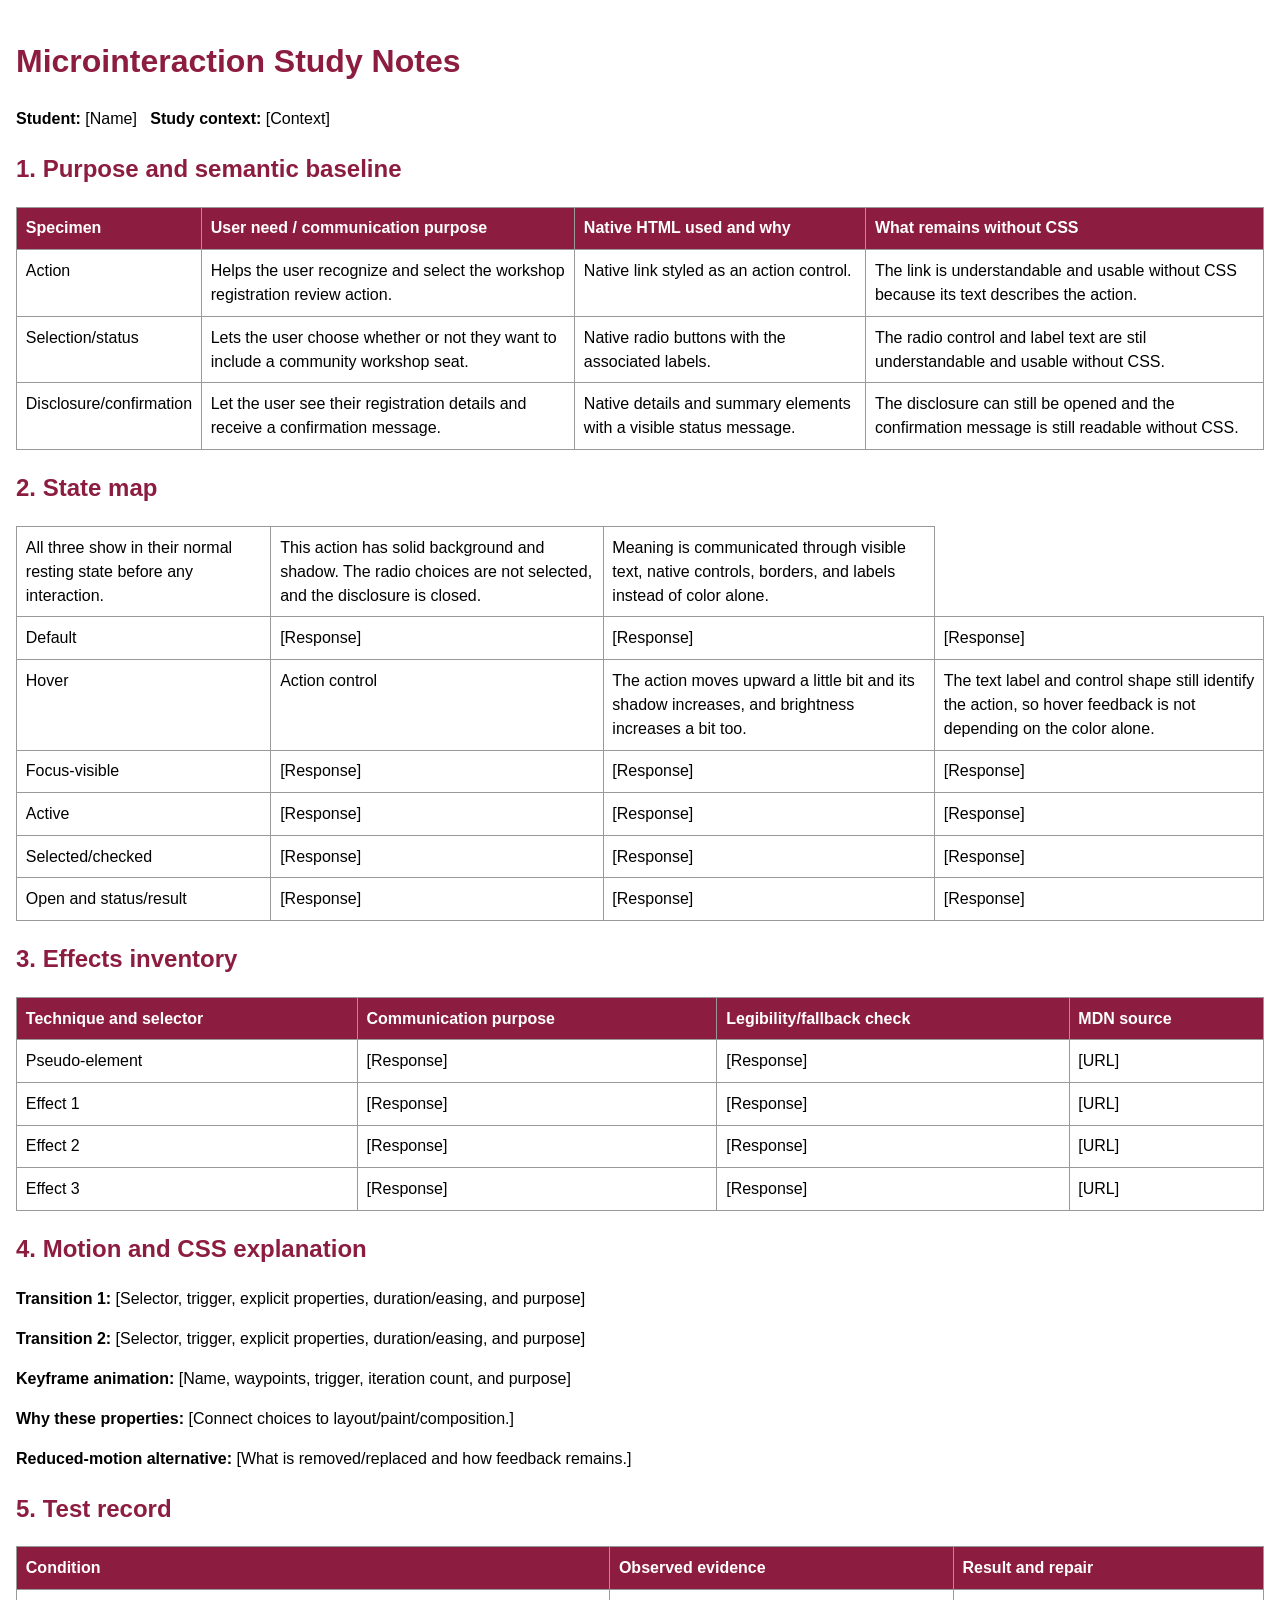
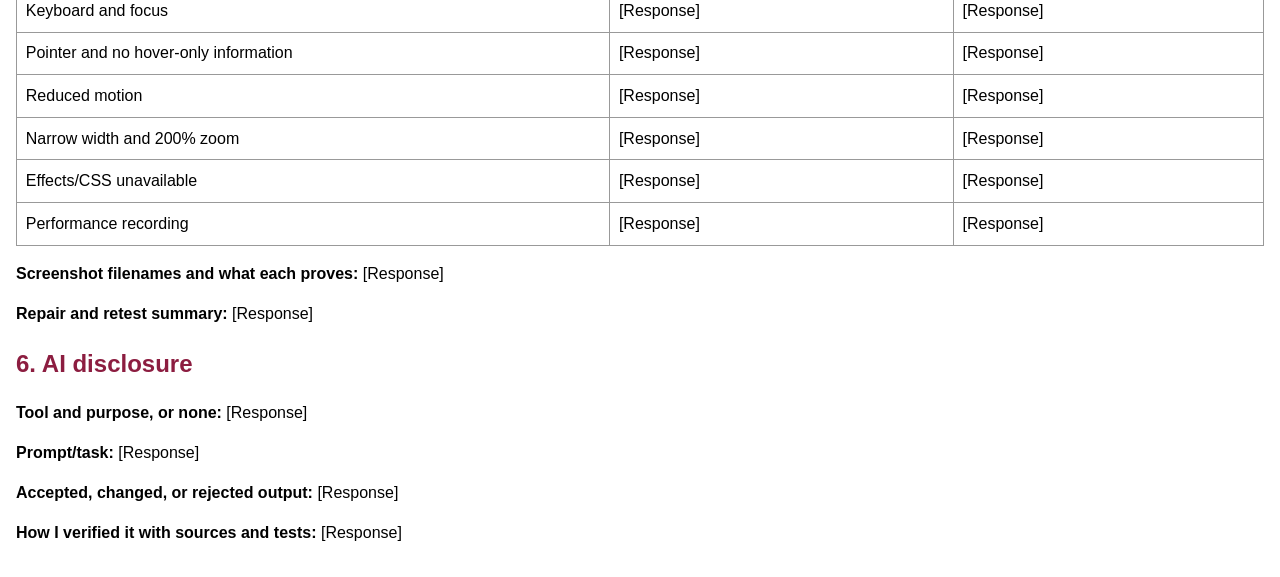
==== study-notes.html @ 06412693 "Document purpose and initial state map" ====
<!DOCTYPE html>
<html lang="en">

<head>
    <meta charset="utf-8">
    <title>Microinteraction Study Notes</title>
    <style>
        body {
            max-width: 78rem;
            margin: auto;
            padding: 1rem;
            font: 1rem/1.5 Arial, sans-serif;
        }

        h1,
        h2 {
            color: #8c1d40;
        }

        table {
            width: 100%;
            border-collapse: collapse;
        }

        th,
        td {
            border: 1px solid #999;
            padding: .55rem;
            text-align: left;
            vertical-align: top;
        }

        th {
            background: #8c1d40;
            color: #fff;
        }
    </style>
</head>

<body>
    <h1>Microinteraction Study Notes</h1>
    <p><strong>Student:</strong> [Name] &nbsp; <strong>Study context:</strong> [Context]</p>
    <h2>1. Purpose and semantic baseline</h2>
    <table>
        <tr>
            <th>Specimen</th>
            <th>User need / communication purpose</th>
            <th>Native HTML used and why</th>
            <th>What remains without CSS</th>
        </tr>
        <tr>
            <td>Action</td>
            <td>Helps the user recognize and select the workshop registration review action.</td>
            <td>Native link styled as an action control.</td>
            <td>The link is understandable and usable without CSS because its text describes the action.
            </td>
        </tr>
        <tr>
            <td>Selection/status</td>
            <td>Lets the user choose whether or not they want to include a community workshop seat.</td>
            <td>Native radio buttons with the associated labels.</td>
            <td>The radio control and label text are stil understandable and usable without CSS.</td>
        </tr>
        <tr>
            <td>Disclosure/confirmation</td>
            <td>Let the user see their registration details and receive a confirmation message.</td>
            <td>Native details and summary elements with a visible status message.</td>
            <td>The disclosure can still be opened and the confirmation message is still readable without CSS.</td>
        </tr>
    </table>
    <h2>2. State map</h2>
    <table>
        <tr>
            <td>All three show in their normal resting state before any interaction.</td>
            <td>This action has solid background and shadow. The radio choices are not selected, and the disclosure is
                closed.</td>
            <td>Meaning is communicated through visible text, native controls, borders, and labels instead of color
                alone.</td>
        </tr>
        <tr>
            <td>Default</td>
            <td>[Response]</td>
            <td>[Response]</td>
            <td>[Response]</td>
        </tr>
        <tr>
            <td>Hover</td>
            <td>Action control</td>
            <td>The action moves upward a little bit and its shadow increases, and brightness increases a bit too.</td>
            <td>The text label and control shape still identify the action, so hover feedback is not depending on the color
                alone.</td>
        </tr>
        <tr>
            <td>Focus-visible</td>
            <td>[Response]</td>
            <td>[Response]</td>
            <td>[Response]</td>
        </tr>
        <tr>
            <td>Active</td>
            <td>[Response]</td>
            <td>[Response]</td>
            <td>[Response]</td>
        </tr>
        <tr>
            <td>Selected/checked</td>
            <td>[Response]</td>
            <td>[Response]</td>
            <td>[Response]</td>
        </tr>
        <tr>
            <td>Open and status/result</td>
            <td>[Response]</td>
            <td>[Response]</td>
            <td>[Response]</td>
        </tr>
    </table>
    <h2>3. Effects inventory</h2>
    <table>
        <tr>
            <th>Technique and selector</th>
            <th>Communication purpose</th>
            <th>Legibility/fallback check</th>
            <th>MDN source</th>
        </tr>
        <tr>
            <td>Pseudo-element</td>
            <td>[Response]</td>
            <td>[Response]</td>
            <td>[URL]</td>
        </tr>
        <tr>
            <td>Effect 1</td>
            <td>[Response]</td>
            <td>[Response]</td>
            <td>[URL]</td>
        </tr>
        <tr>
            <td>Effect 2</td>
            <td>[Response]</td>
            <td>[Response]</td>
            <td>[URL]</td>
        </tr>
        <tr>
            <td>Effect 3</td>
            <td>[Response]</td>
            <td>[Response]</td>
            <td>[URL]</td>
        </tr>
    </table>
    <h2>4. Motion and CSS explanation</h2>
    <p><strong>Transition 1:</strong> [Selector, trigger, explicit properties, duration/easing, and purpose]</p>
    <p><strong>Transition 2:</strong> [Selector, trigger, explicit properties, duration/easing, and purpose]</p>
    <p><strong>Keyframe animation:</strong> [Name, waypoints, trigger, iteration count, and purpose]</p>
    <p><strong>Why these properties:</strong> [Connect choices to layout/paint/composition.]</p>
    <p><strong>Reduced-motion alternative:</strong> [What is removed/replaced and how feedback remains.]</p>
    <h2>5. Test record</h2>
    <table>
        <tr>
            <th>Condition</th>
            <th>Observed evidence</th>
            <th>Result and repair</th>
        </tr>
        <tr>
            <td>Keyboard and focus</td>
            <td>[Response]</td>
            <td>[Response]</td>
        </tr>
        <tr>
            <td>Pointer and no hover-only information</td>
            <td>[Response]</td>
            <td>[Response]</td>
        </tr>
        <tr>
            <td>Reduced motion</td>
            <td>[Response]</td>
            <td>[Response]</td>
        </tr>
        <tr>
            <td>Narrow width and 200% zoom</td>
            <td>[Response]</td>
            <td>[Response]</td>
        </tr>
        <tr>
            <td>Effects/CSS unavailable</td>
            <td>[Response]</td>
            <td>[Response]</td>
        </tr>
        <tr>
            <td>Performance recording</td>
            <td>[Response]</td>
            <td>[Response]</td>
        </tr>
    </table>
    <p><strong>Screenshot filenames and what each proves:</strong> [Response]</p>
    <p><strong>Repair and retest summary:</strong> [Response]</p>
    <h2>6. AI disclosure</h2>
    <p><strong>Tool and purpose, or none:</strong> [Response]</p>
    <p><strong>Prompt/task:</strong> [Response]</p>
    <p><strong>Accepted, changed, or rejected output:</strong> [Response]</p>
    <p><strong>How I verified it with sources and tests:</strong> [Response]</p>
</body>

</html>
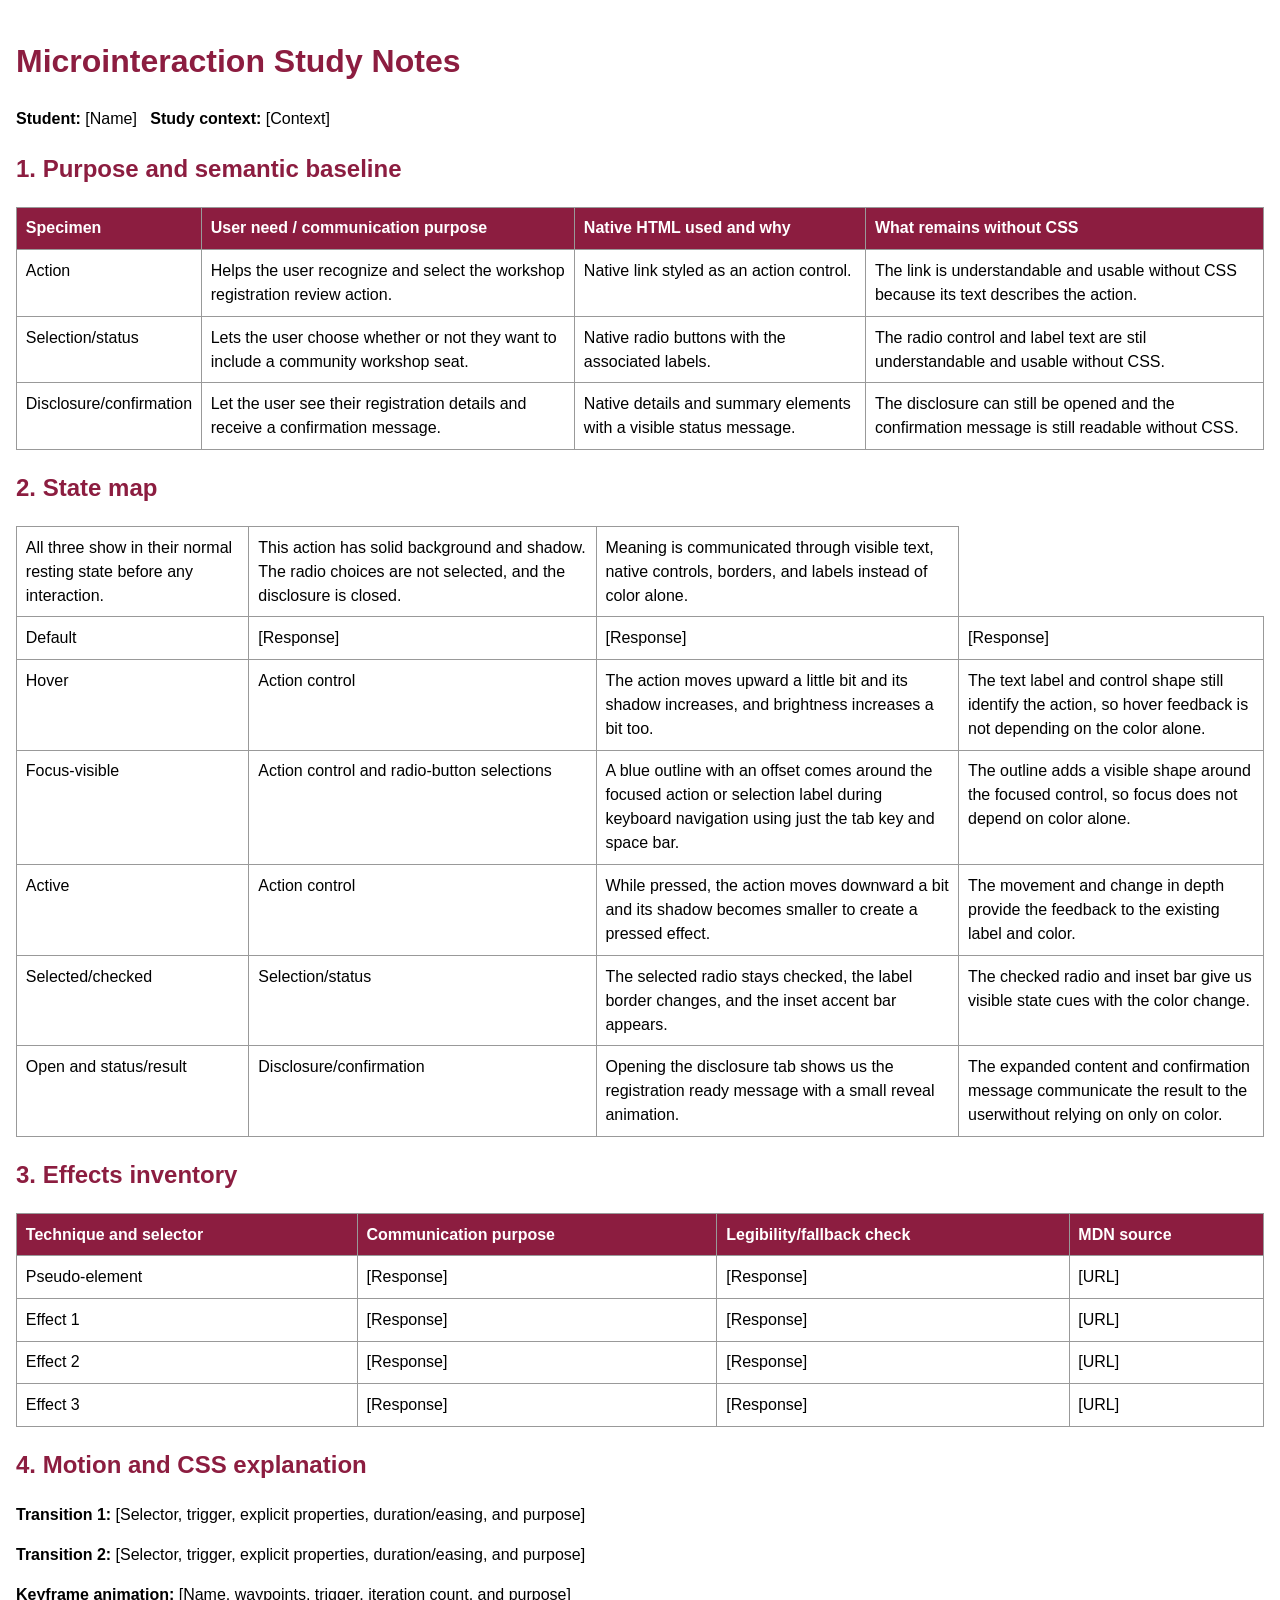
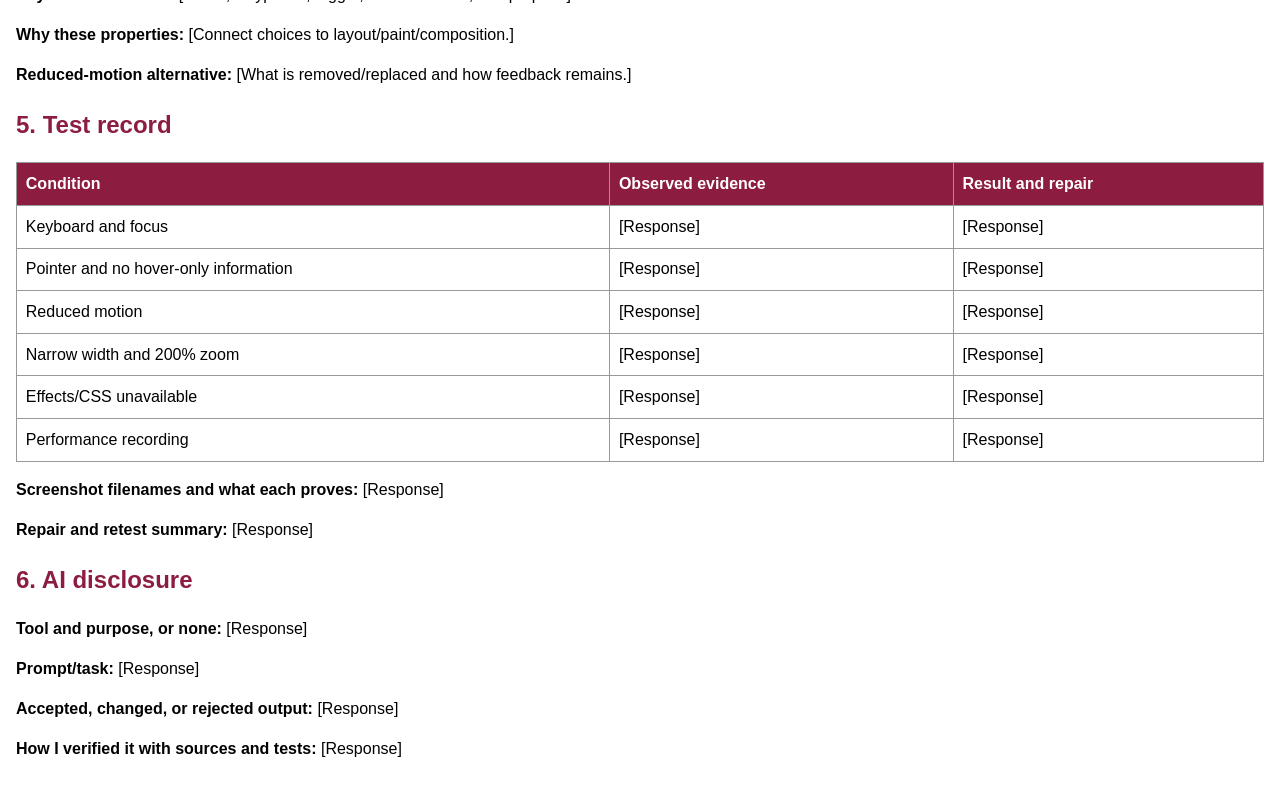
==== commit ba9e8fa1: "Complete interaction state map" ====
--- a/study-notes.html
+++ b/study-notes.html
@@ -87,32 +87,37 @@
             <td>Hover</td>
             <td>Action control</td>
             <td>The action moves upward a little bit and its shadow increases, and brightness increases a bit too.</td>
-            <td>The text label and control shape still identify the action, so hover feedback is not depending on the color
+            <td>The text label and control shape still identify the action, so hover feedback is not depending on the
+                color
                 alone.</td>
         </tr>
         <tr>
             <td>Focus-visible</td>
-            <td>[Response]</td>
-            <td>[Response]</td>
-            <td>[Response]</td>
+            <td>Action control and radio-button selections</td>
+            <td>A blue outline with an offset comes around the focused action or selection label during keyboard
+                navigation using just the tab key and space bar.</td>
+            <td>The outline adds a visible shape around the focused control, so focus does not depend on color alone.
+            </td>
         </tr>
         <tr>
             <td>Active</td>
-            <td>[Response]</td>
-            <td>[Response]</td>
-            <td>[Response]</td>
+            <td>Action control</td>
+            <td>While pressed, the action moves downward a bit and its shadow becomes smaller to create a pressed
+                effect.</td>
+            <td>The movement and change in depth provide the feedback to the existing label and color.</td>
         </tr>
         <tr>
             <td>Selected/checked</td>
-            <td>[Response]</td>
-            <td>[Response]</td>
-            <td>[Response]</td>
+            <td>Selection/status</td>
+            <td>The selected radio stays checked, the label border changes, and the inset accent bar appears.</td>
+            <td>The checked radio and inset bar give us visible state cues with the color change.</td>
         </tr>
         <tr>
             <td>Open and status/result</td>
-            <td>[Response]</td>
-            <td>[Response]</td>
-            <td>[Response]</td>
+            <td>Disclosure/confirmation</td>
+            <td>Opening the disclosure tab shows us the registration ready message with a small reveal animation.</td>
+            <td>The expanded content and confirmation message communicate the result to the userwithout relying on only on color.
+            </td>
         </tr>
     </table>
     <h2>3. Effects inventory</h2>
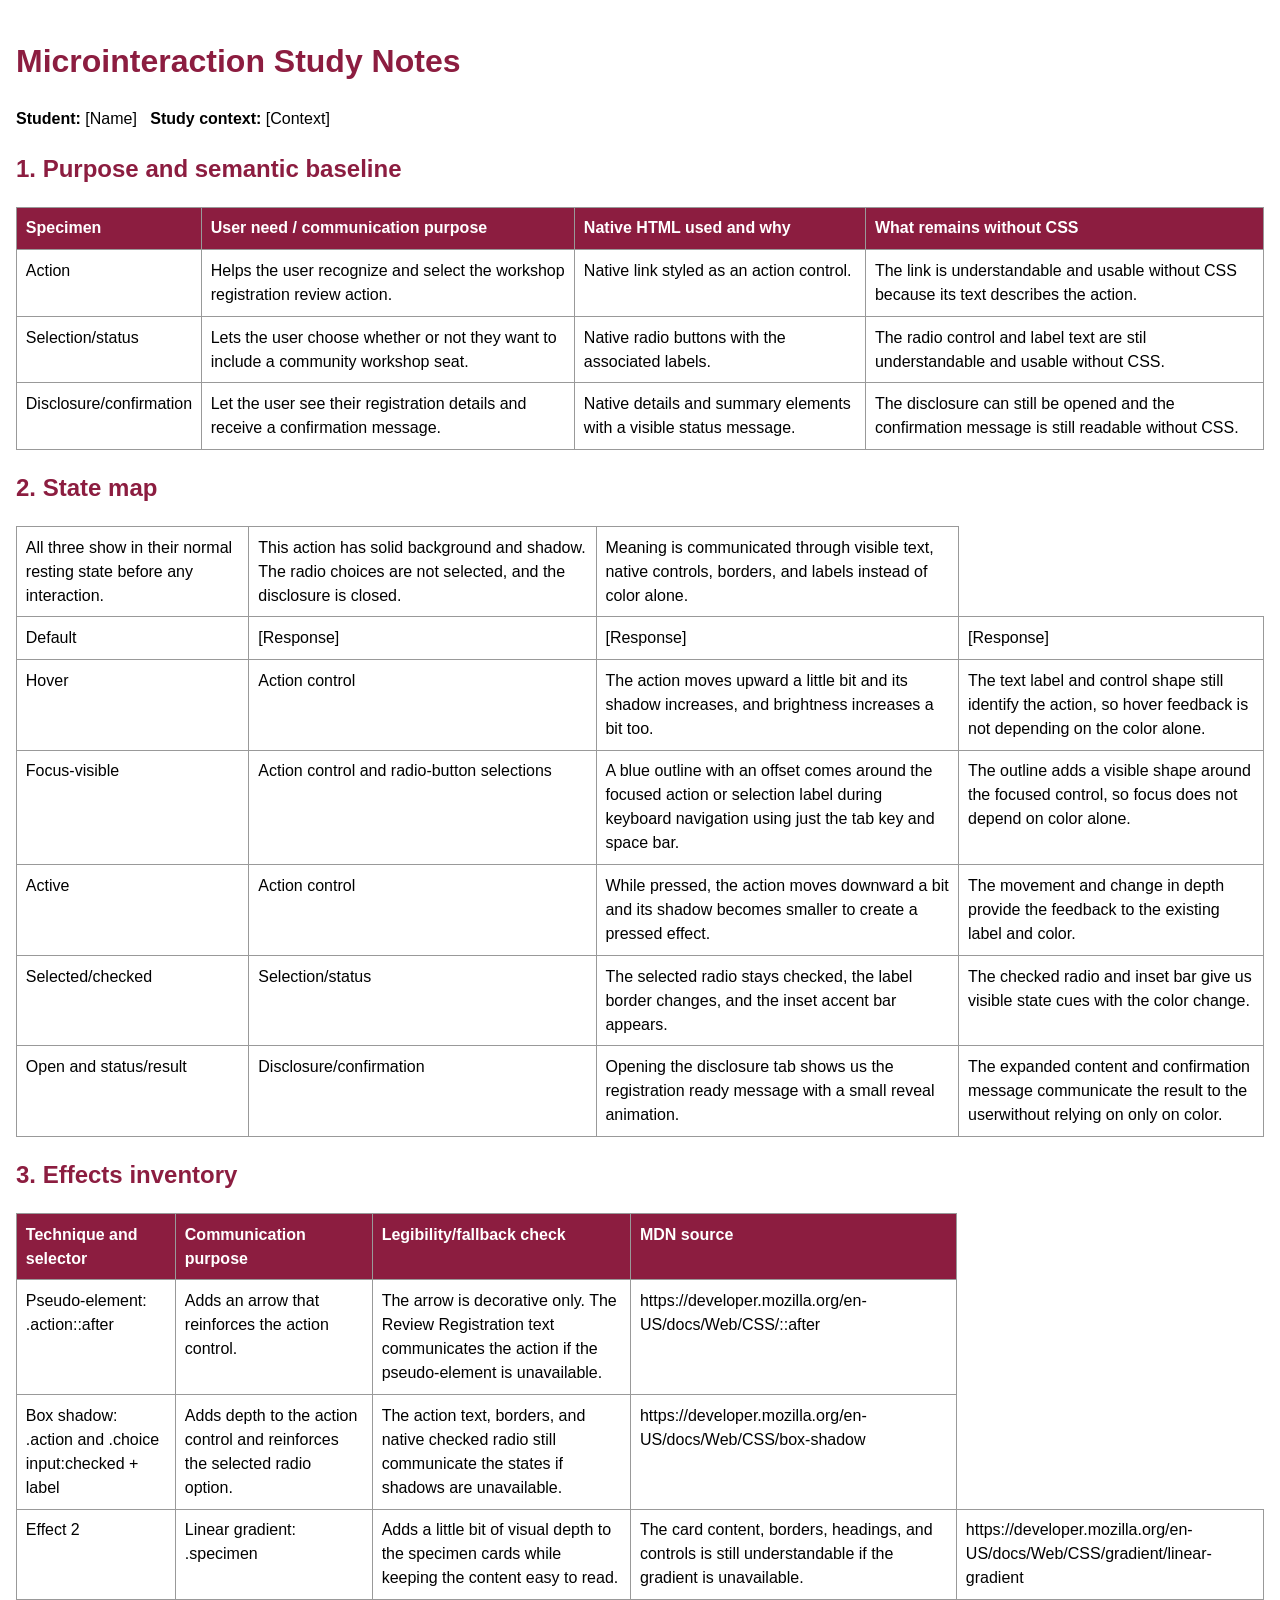
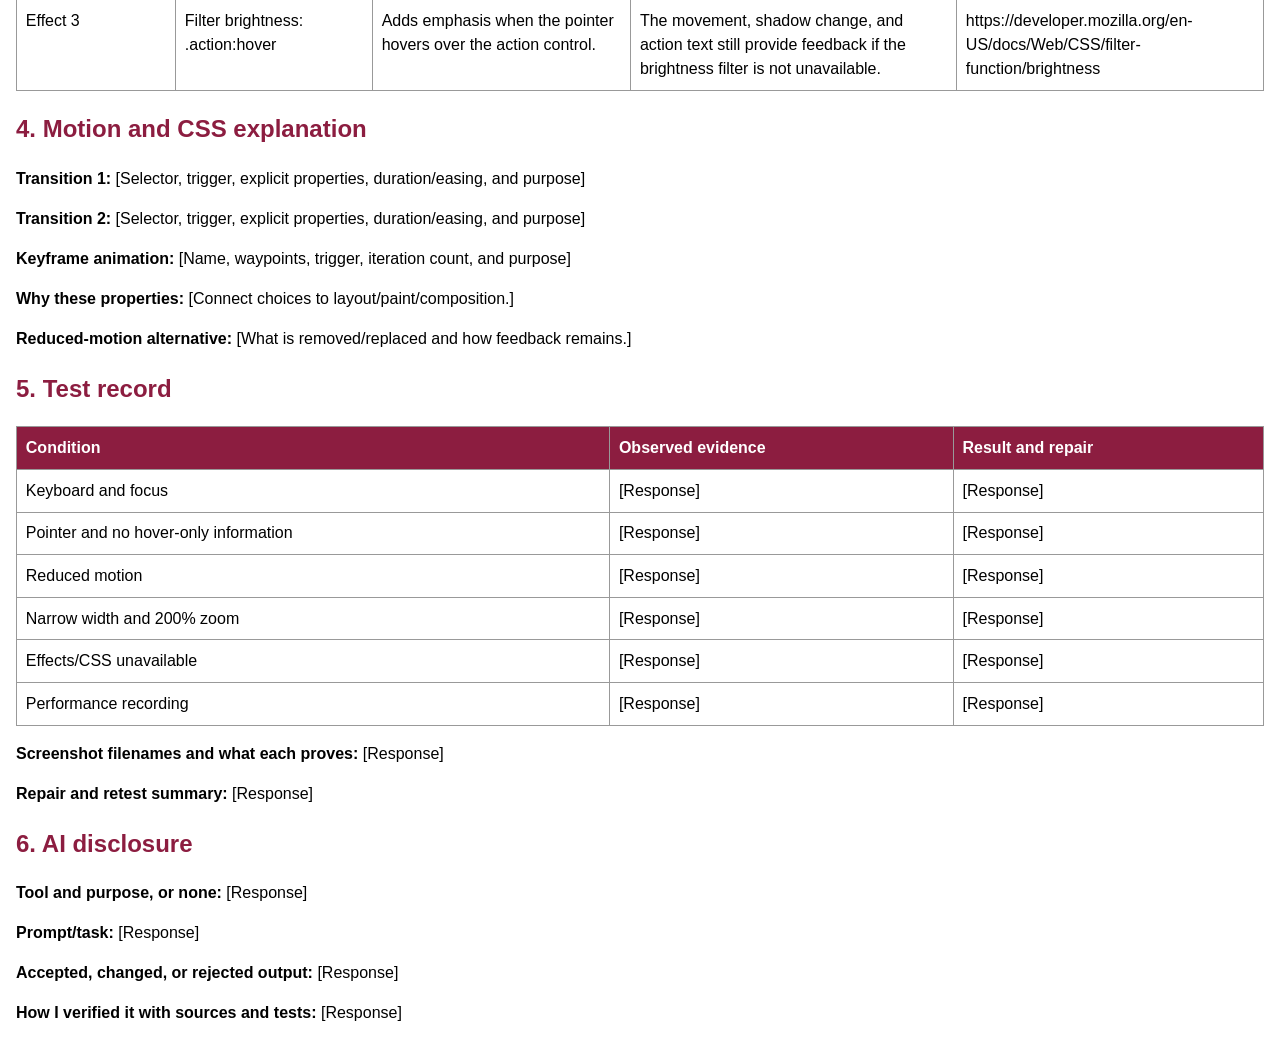
==== commit e0e2cfda: "Document microinteraction effects" ====
--- a/study-notes.html
+++ b/study-notes.html
@@ -116,7 +116,8 @@
             <td>Open and status/result</td>
             <td>Disclosure/confirmation</td>
             <td>Opening the disclosure tab shows us the registration ready message with a small reveal animation.</td>
-            <td>The expanded content and confirmation message communicate the result to the userwithout relying on only on color.
+            <td>The expanded content and confirmation message communicate the result to the userwithout relying on only
+                on color.
             </td>
         </tr>
     </table>
@@ -129,28 +130,35 @@
             <th>MDN source</th>
         </tr>
         <tr>
-            <td>Pseudo-element</td>
-            <td>[Response]</td>
-            <td>[Response]</td>
-            <td>[URL]</td>
-        </tr>
-        <tr>
-            <td>Effect 1</td>
-            <td>[Response]</td>
-            <td>[Response]</td>
-            <td>[URL]</td>
+            <td>Pseudo-element: .action::after</td>
+            <td>Adds an arrow that reinforces the action control.</td>
+            <td>The arrow is decorative only. The Review Registration text communicates the action if the pseudo-element
+                is unavailable.</td>
+            <td>https://developer.mozilla.org/en-US/docs/Web/CSS/::after</td>
+        </tr>
+        <tr>
+            <td>Box shadow: .action and .choice input:checked + label</td>
+            <td>Adds depth to the action control and reinforces the selected radio option.</td>
+            <td>The action text, borders, and native checked radio still communicate the states if shadows are
+                unavailable.</td>
+            <td>https://developer.mozilla.org/en-US/docs/Web/CSS/box-shadow</td>
         </tr>
         <tr>
             <td>Effect 2</td>
-            <td>[Response]</td>
-            <td>[Response]</td>
-            <td>[URL]</td>
+            <td>Linear gradient: .specimen</td>
+            <td>Adds a little bit of visual depth to the specimen cards while keeping the content easy to read.</td>
+            <td>The card content, borders, headings, and controls is still understandable if the gradient is
+                unavailable.
+            </td>
+            <td>https://developer.mozilla.org/en-US/docs/Web/CSS/gradient/linear-gradient</td>
         </tr>
         <tr>
             <td>Effect 3</td>
-            <td>[Response]</td>
-            <td>[Response]</td>
-            <td>[URL]</td>
+            <td>Filter brightness: .action:hover</td>
+            <td>Adds emphasis when the pointer hovers over the action control.</td>
+            <td>The movement, shadow change, and action text still provide feedback if the brightness filter is not
+                unavailable.</td>
+            <td>https://developer.mozilla.org/en-US/docs/Web/CSS/filter-function/brightness</td>
         </tr>
     </table>
     <h2>4. Motion and CSS explanation</h2>
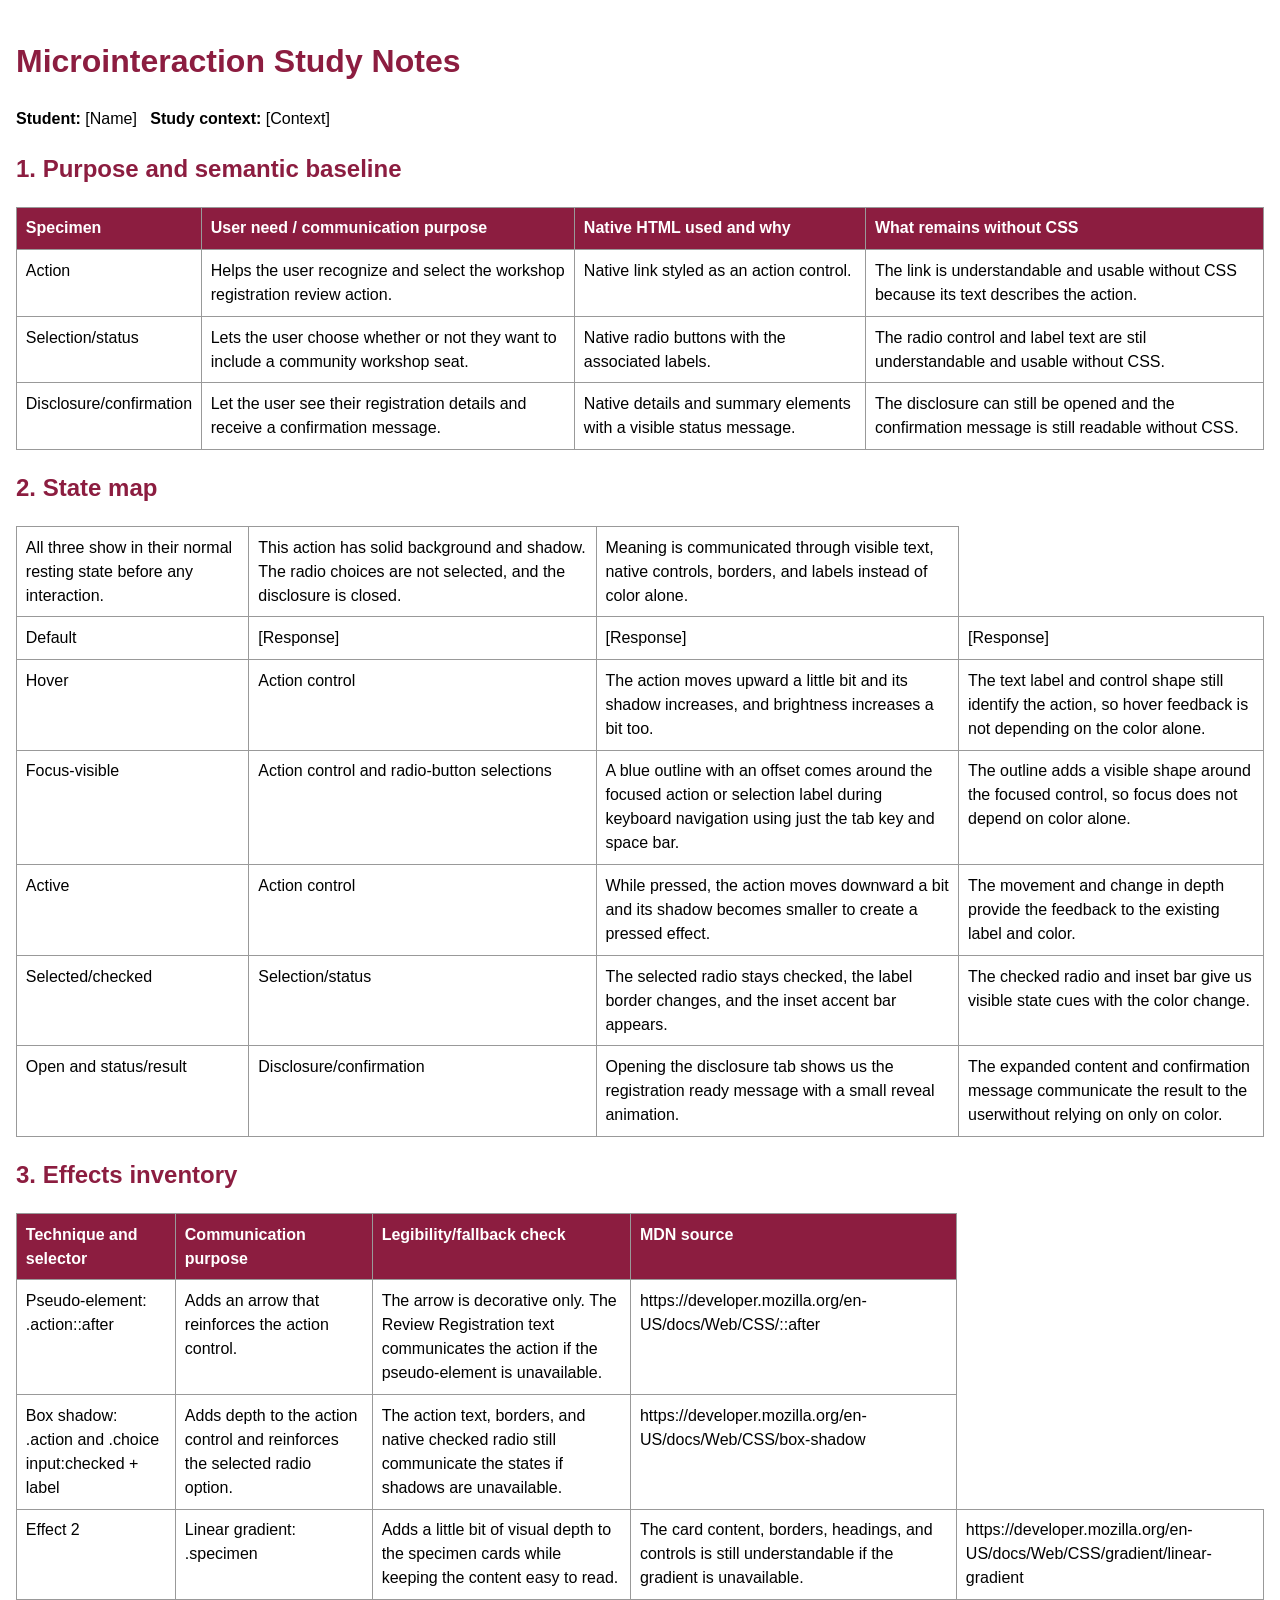
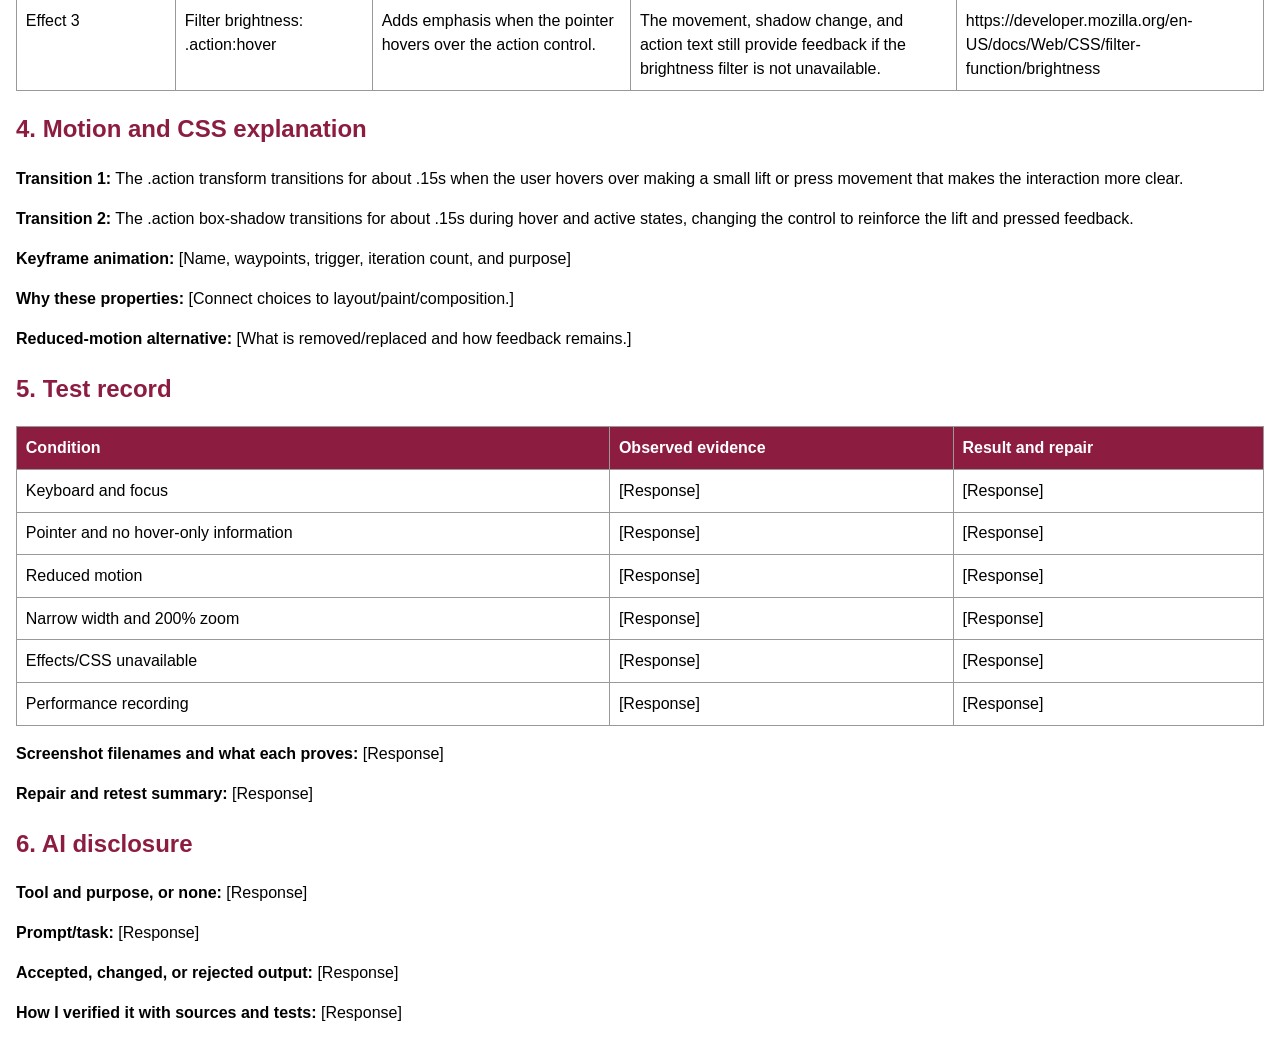
==== commit 24d4aa41: "Document action transitions" ====
--- a/study-notes.html
+++ b/study-notes.html
@@ -162,8 +162,10 @@
         </tr>
     </table>
     <h2>4. Motion and CSS explanation</h2>
-    <p><strong>Transition 1:</strong> [Selector, trigger, explicit properties, duration/easing, and purpose]</p>
-    <p><strong>Transition 2:</strong> [Selector, trigger, explicit properties, duration/easing, and purpose]</p>
+    <p><strong>Transition 1:</strong> The .action transform transitions for about .15s when the user hovers over making
+        a small lift or press movement that makes the interaction more clear.</p>
+    <p><strong>Transition 2:</strong> The .action box-shadow transitions for about .15s during hover and active states,
+        changing the control to reinforce the lift and pressed feedback.</p>
     <p><strong>Keyframe animation:</strong> [Name, waypoints, trigger, iteration count, and purpose]</p>
     <p><strong>Why these properties:</strong> [Connect choices to layout/paint/composition.]</p>
     <p><strong>Reduced-motion alternative:</strong> [What is removed/replaced and how feedback remains.]</p>
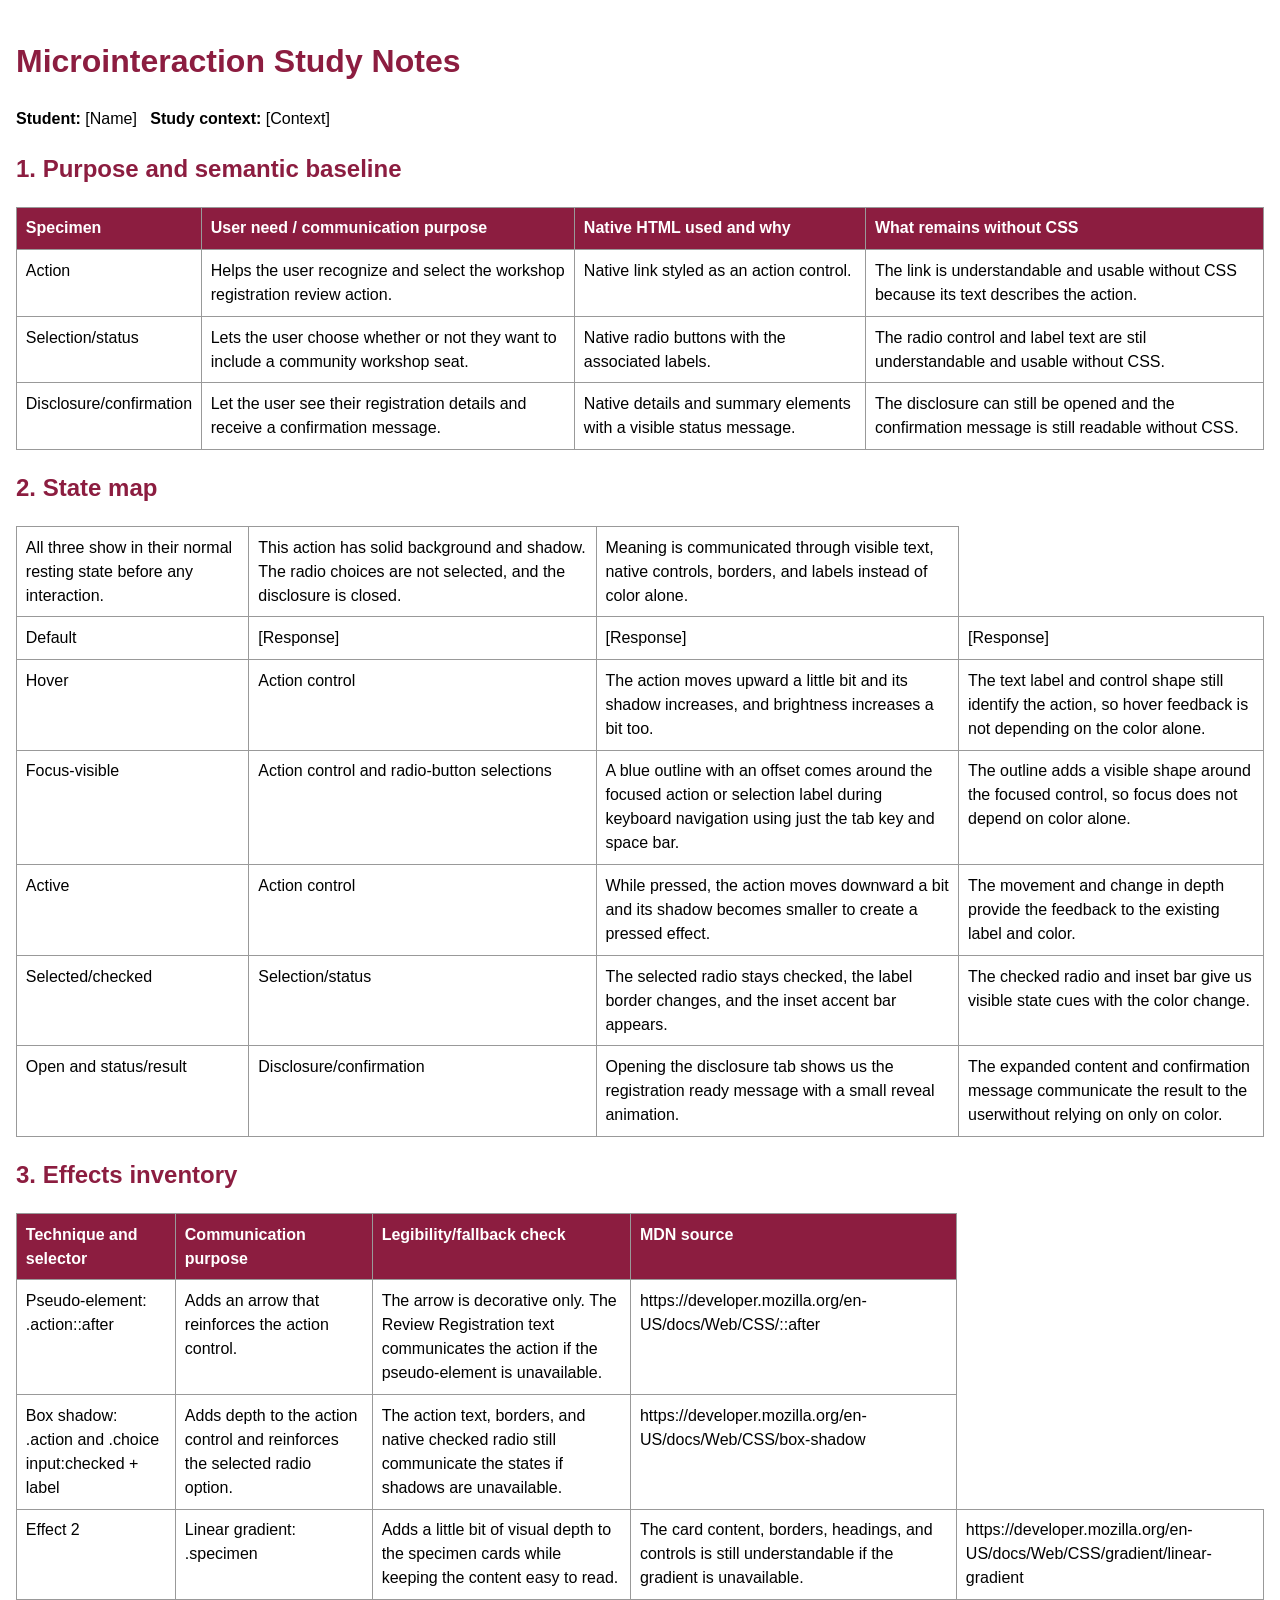
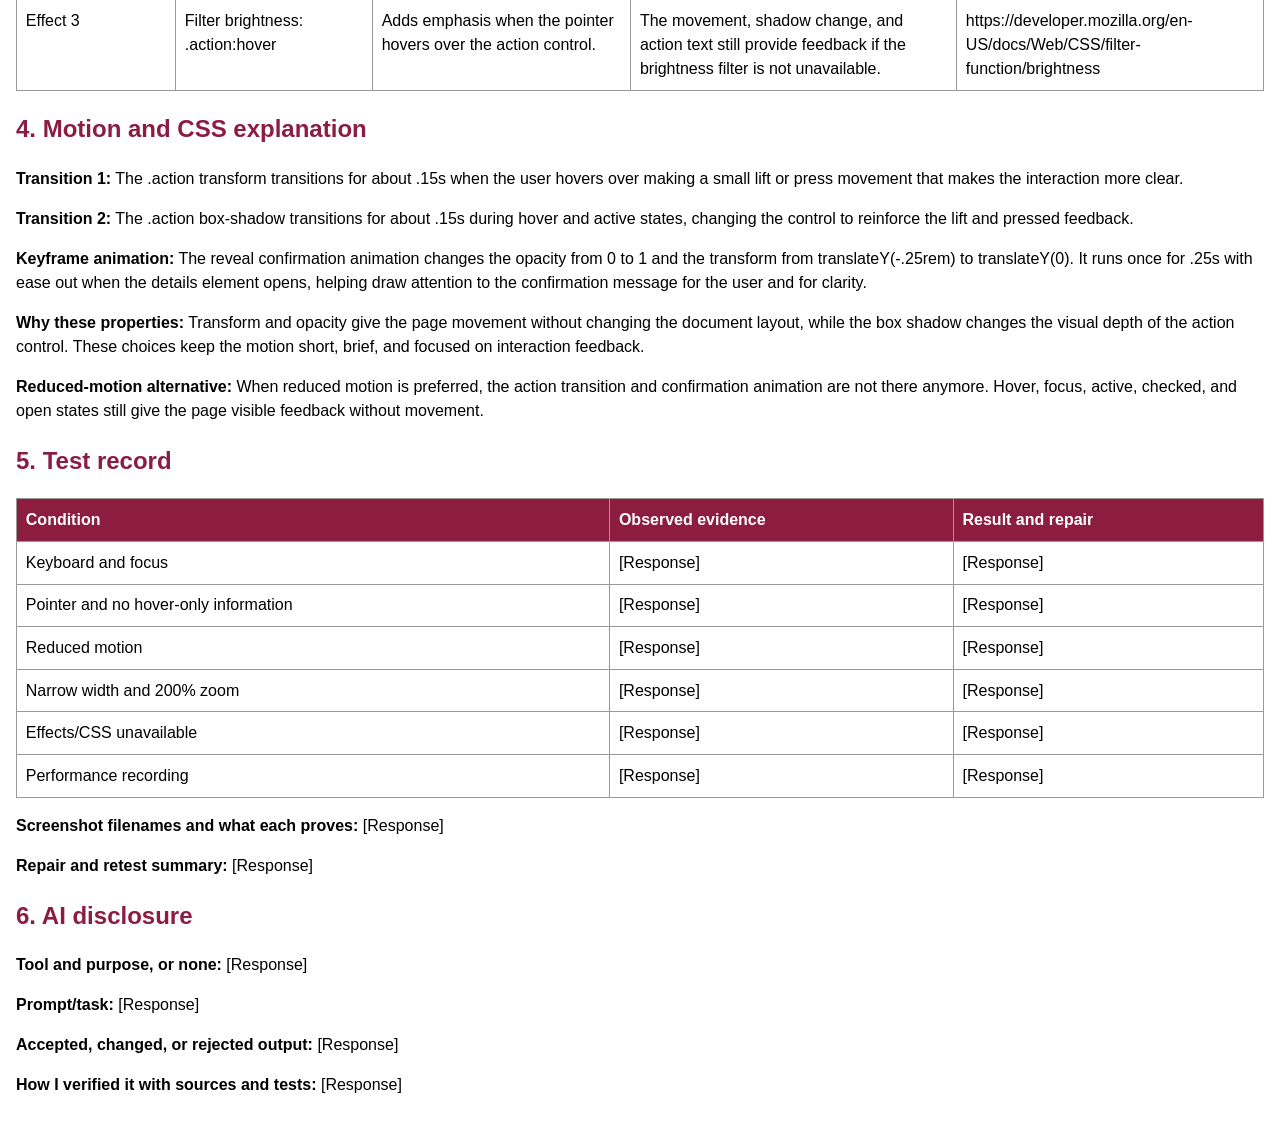
==== commit 8a1250d1: "Document motion and reduced motion" ====
--- a/study-notes.html
+++ b/study-notes.html
@@ -166,9 +166,15 @@
         a small lift or press movement that makes the interaction more clear.</p>
     <p><strong>Transition 2:</strong> The .action box-shadow transitions for about .15s during hover and active states,
         changing the control to reinforce the lift and pressed feedback.</p>
-    <p><strong>Keyframe animation:</strong> [Name, waypoints, trigger, iteration count, and purpose]</p>
-    <p><strong>Why these properties:</strong> [Connect choices to layout/paint/composition.]</p>
-    <p><strong>Reduced-motion alternative:</strong> [What is removed/replaced and how feedback remains.]</p>
+    <p><strong>Keyframe animation:</strong> The reveal confirmation animation changes the opacity from 0 to 1 and the
+        transform from translateY(-.25rem) to translateY(0). It runs once for .25s with ease out when the details
+        element opens, helping draw attention to the confirmation message for the user and for clarity.</p>
+    <p><strong>Why these properties:</strong> Transform and opacity give the page movement without changing the document
+        layout, while the box shadow changes the visual depth of the action control. These choices keep the motion
+        short, brief, and focused on interaction feedback.</p>
+    <p><strong>Reduced-motion alternative:</strong> When reduced motion is preferred, the action transition and
+        confirmation animation are not there anymore. Hover, focus, active, checked, and open states still give the page visible
+        feedback without movement.</p>
     <h2>5. Test record</h2>
     <table>
         <tr>
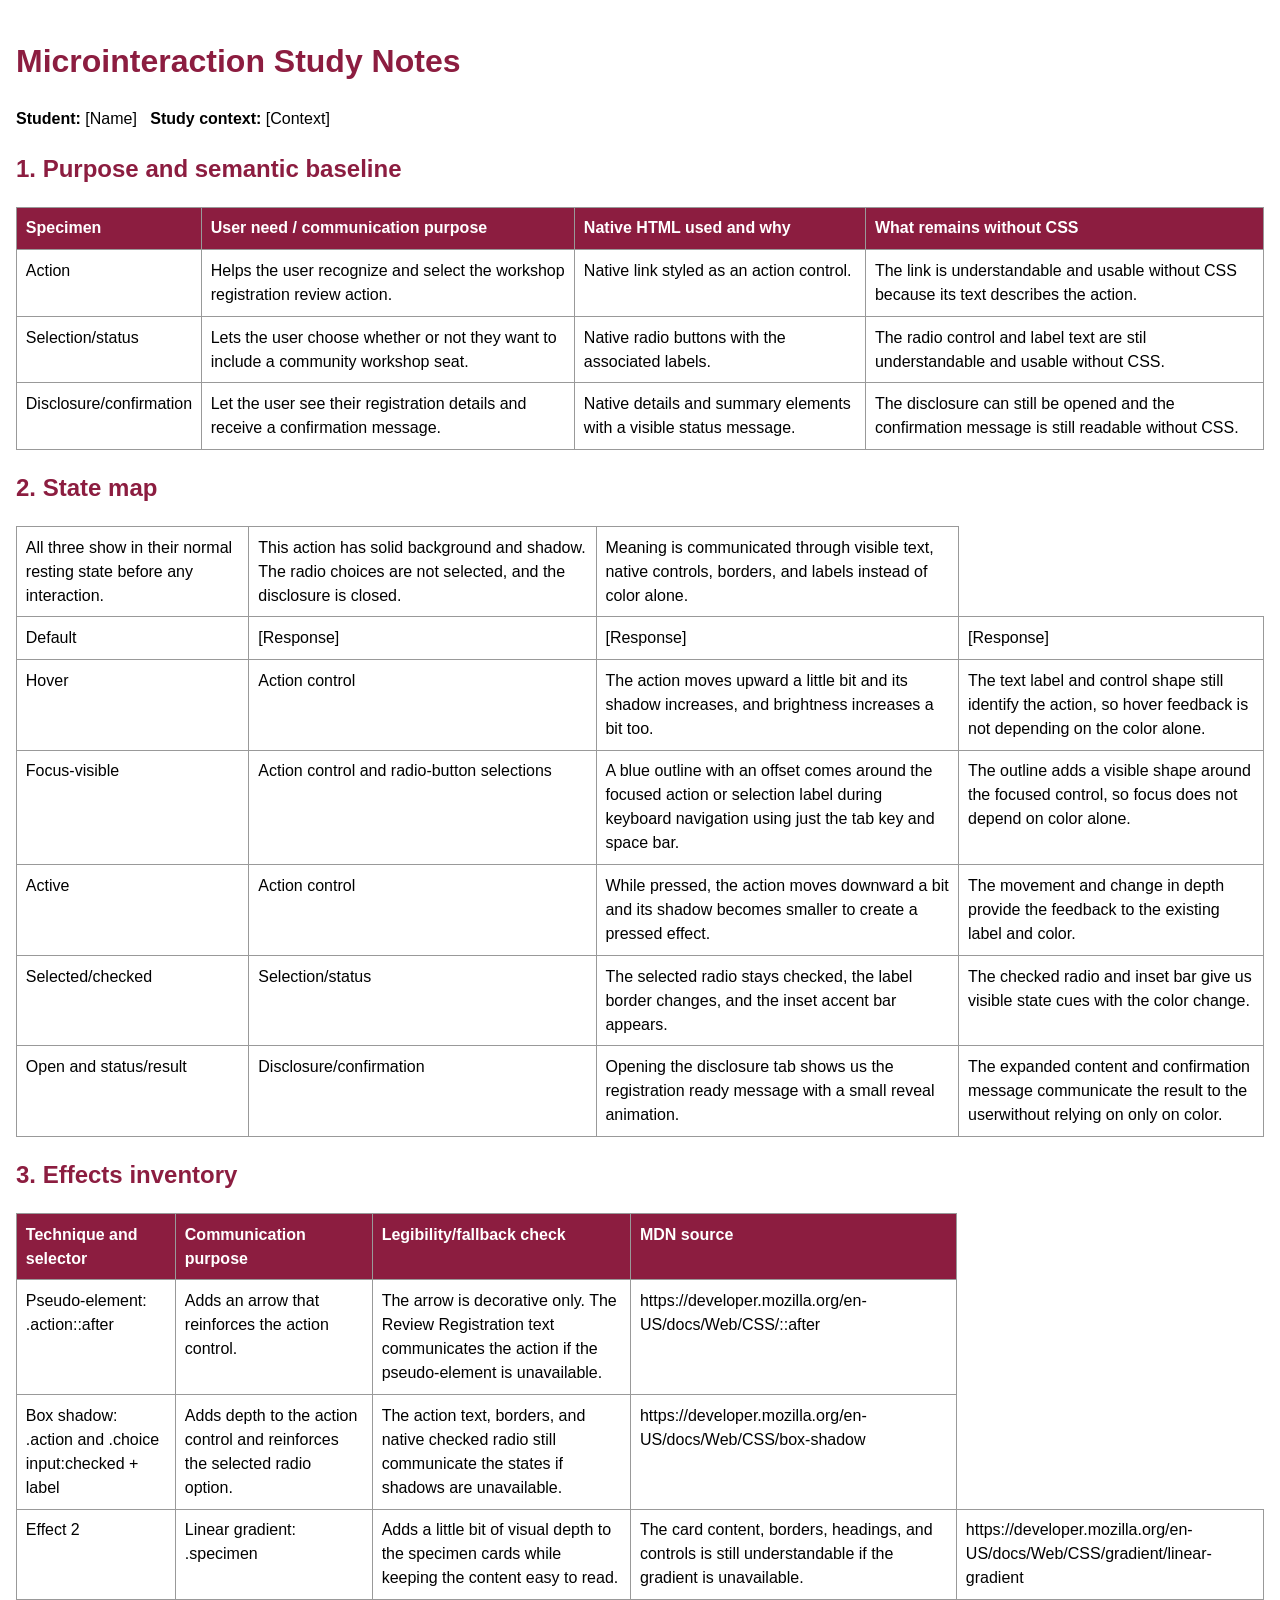
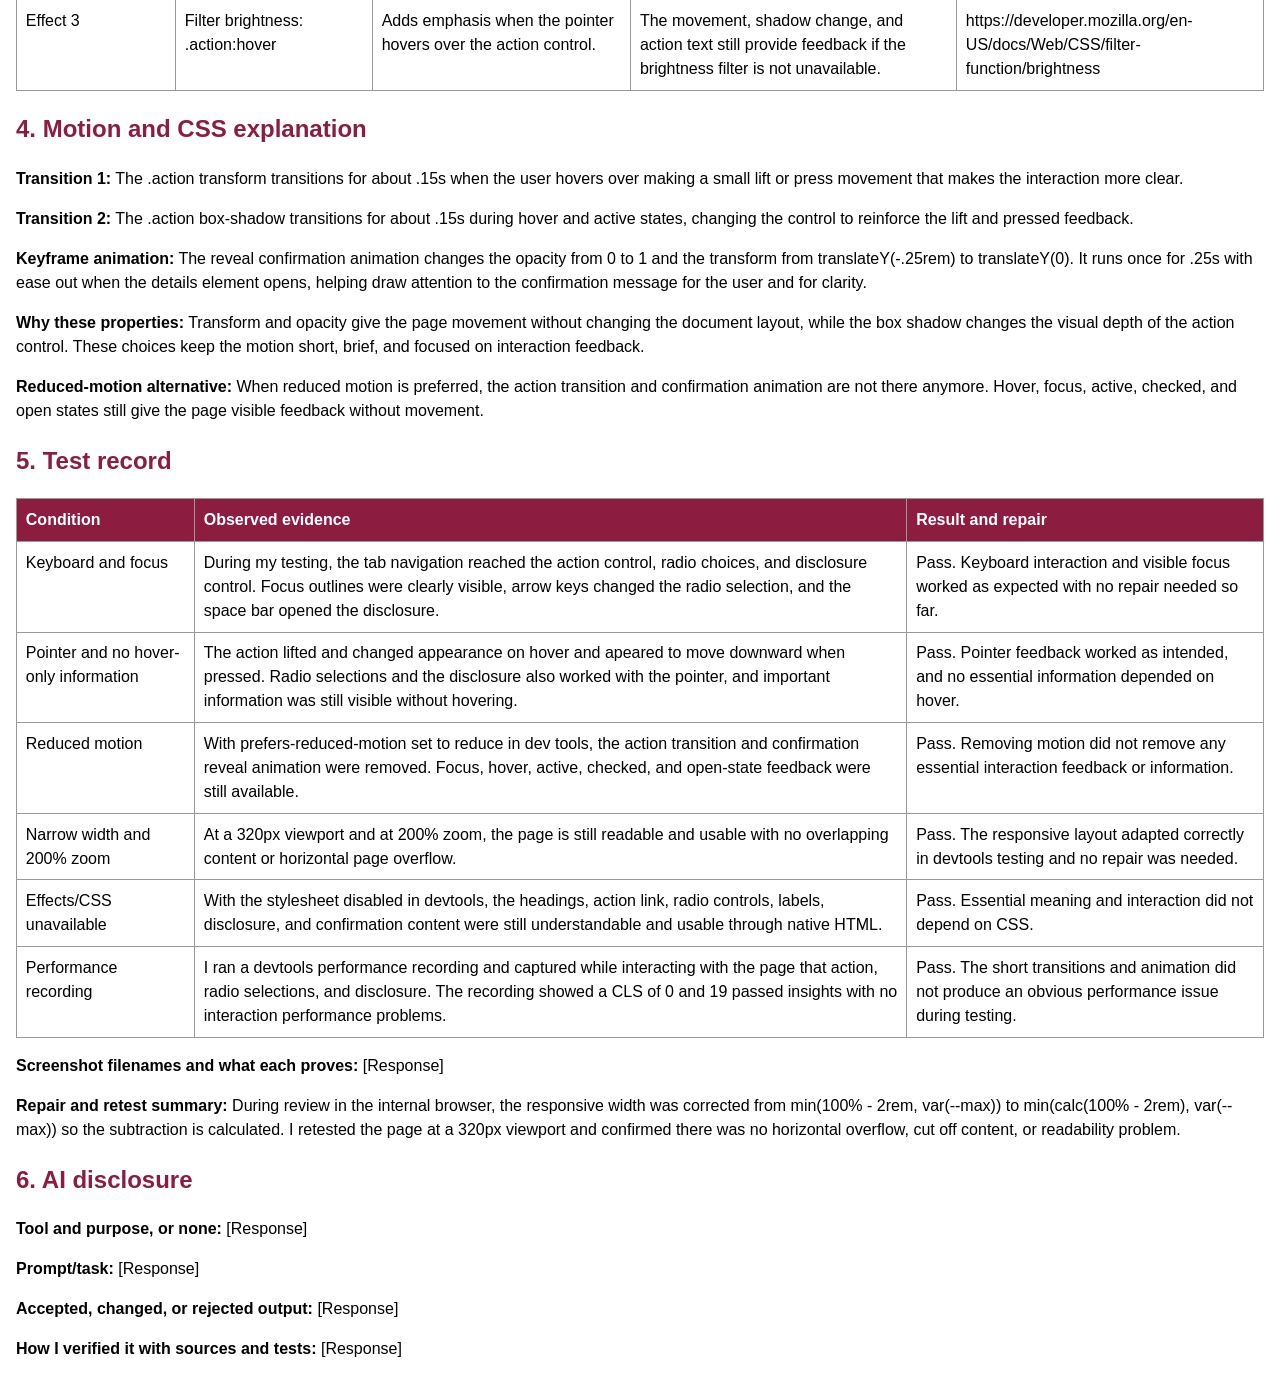
==== commit abcacb7e: "Document testing and repair responsive width" ====
--- a/study-notes.html
+++ b/study-notes.html
@@ -173,7 +173,8 @@
         layout, while the box shadow changes the visual depth of the action control. These choices keep the motion
         short, brief, and focused on interaction feedback.</p>
     <p><strong>Reduced-motion alternative:</strong> When reduced motion is preferred, the action transition and
-        confirmation animation are not there anymore. Hover, focus, active, checked, and open states still give the page visible
+        confirmation animation are not there anymore. Hover, focus, active, checked, and open states still give the page
+        visible
         feedback without movement.</p>
     <h2>5. Test record</h2>
     <table>
@@ -184,37 +185,53 @@
         </tr>
         <tr>
             <td>Keyboard and focus</td>
-            <td>[Response]</td>
-            <td>[Response]</td>
+            <td>During my testing, the tab navigation reached the action control, radio choices, and disclosure control.
+                Focus outlines were
+                clearly visible, arrow keys changed the radio selection, and the space bar opened the disclosure.</td>
+            <td>Pass. Keyboard interaction and visible focus worked as expected with no repair needed so far.</td>
         </tr>
         <tr>
             <td>Pointer and no hover-only information</td>
-            <td>[Response]</td>
-            <td>[Response]</td>
+            <td>The action lifted and changed appearance on hover and apeared to move downward when pressed. Radio
+                selections and
+                the disclosure also worked with the pointer, and important information was still visible without
+                hovering.</td>
+            <td>Pass. Pointer feedback worked as intended, and no essential information depended on hover.</td>
         </tr>
         <tr>
             <td>Reduced motion</td>
-            <td>[Response]</td>
-            <td>[Response]</td>
+            <td>With prefers-reduced-motion set to reduce in dev tools, the action transition and confirmation reveal
+                animation were
+                removed. Focus, hover, active, checked, and open-state feedback were still available.</td>
+            <td>Pass. Removing motion did not remove any essential interaction feedback or information.</td>
         </tr>
         <tr>
             <td>Narrow width and 200% zoom</td>
-            <td>[Response]</td>
-            <td>[Response]</td>
+            <td>At a 320px viewport and at 200% zoom, the page is still readable and usable with no overlapping content
+                or horizontal page overflow.</td>
+            <td>Pass. The responsive layout adapted correctly in devtools testing and no repair was needed.</td>
         </tr>
         <tr>
             <td>Effects/CSS unavailable</td>
-            <td>[Response]</td>
-            <td>[Response]</td>
+            <td>With the stylesheet disabled in devtools, the headings, action link, radio controls, labels, disclosure,
+                and
+                confirmation content were still understandable and usable through native HTML.</td>
+            <td>Pass. Essential meaning and interaction did not depend on CSS.</td>
         </tr>
         <tr>
             <td>Performance recording</td>
-            <td>[Response]</td>
-            <td>[Response]</td>
+            <td>I ran a devtools performance recording and captured while interacting with the page that action, radio
+                selections, and disclosure. The recording showed a CLS of 0 and 19 passed insights with no
+                interaction performance problems.</td>
+            <td>Pass. The short transitions and animation did not produce an obvious performance issue during
+                testing.</td>
         </tr>
     </table>
     <p><strong>Screenshot filenames and what each proves:</strong> [Response]</p>
-    <p><strong>Repair and retest summary:</strong> [Response]</p>
+    <p><strong>Repair and retest summary:</strong> During review in the internal browser, the responsive width was
+        corrected from min(100% - 2rem, var(--max)) to min(calc(100% - 2rem), var(--max)) so the subtraction is
+        calculated. I retested the page at a 320px viewport and confirmed there was no horizontal overflow, cut off
+        content, or readability problem.</p>
     <h2>6. AI disclosure</h2>
     <p><strong>Tool and purpose, or none:</strong> [Response]</p>
     <p><strong>Prompt/task:</strong> [Response]</p>
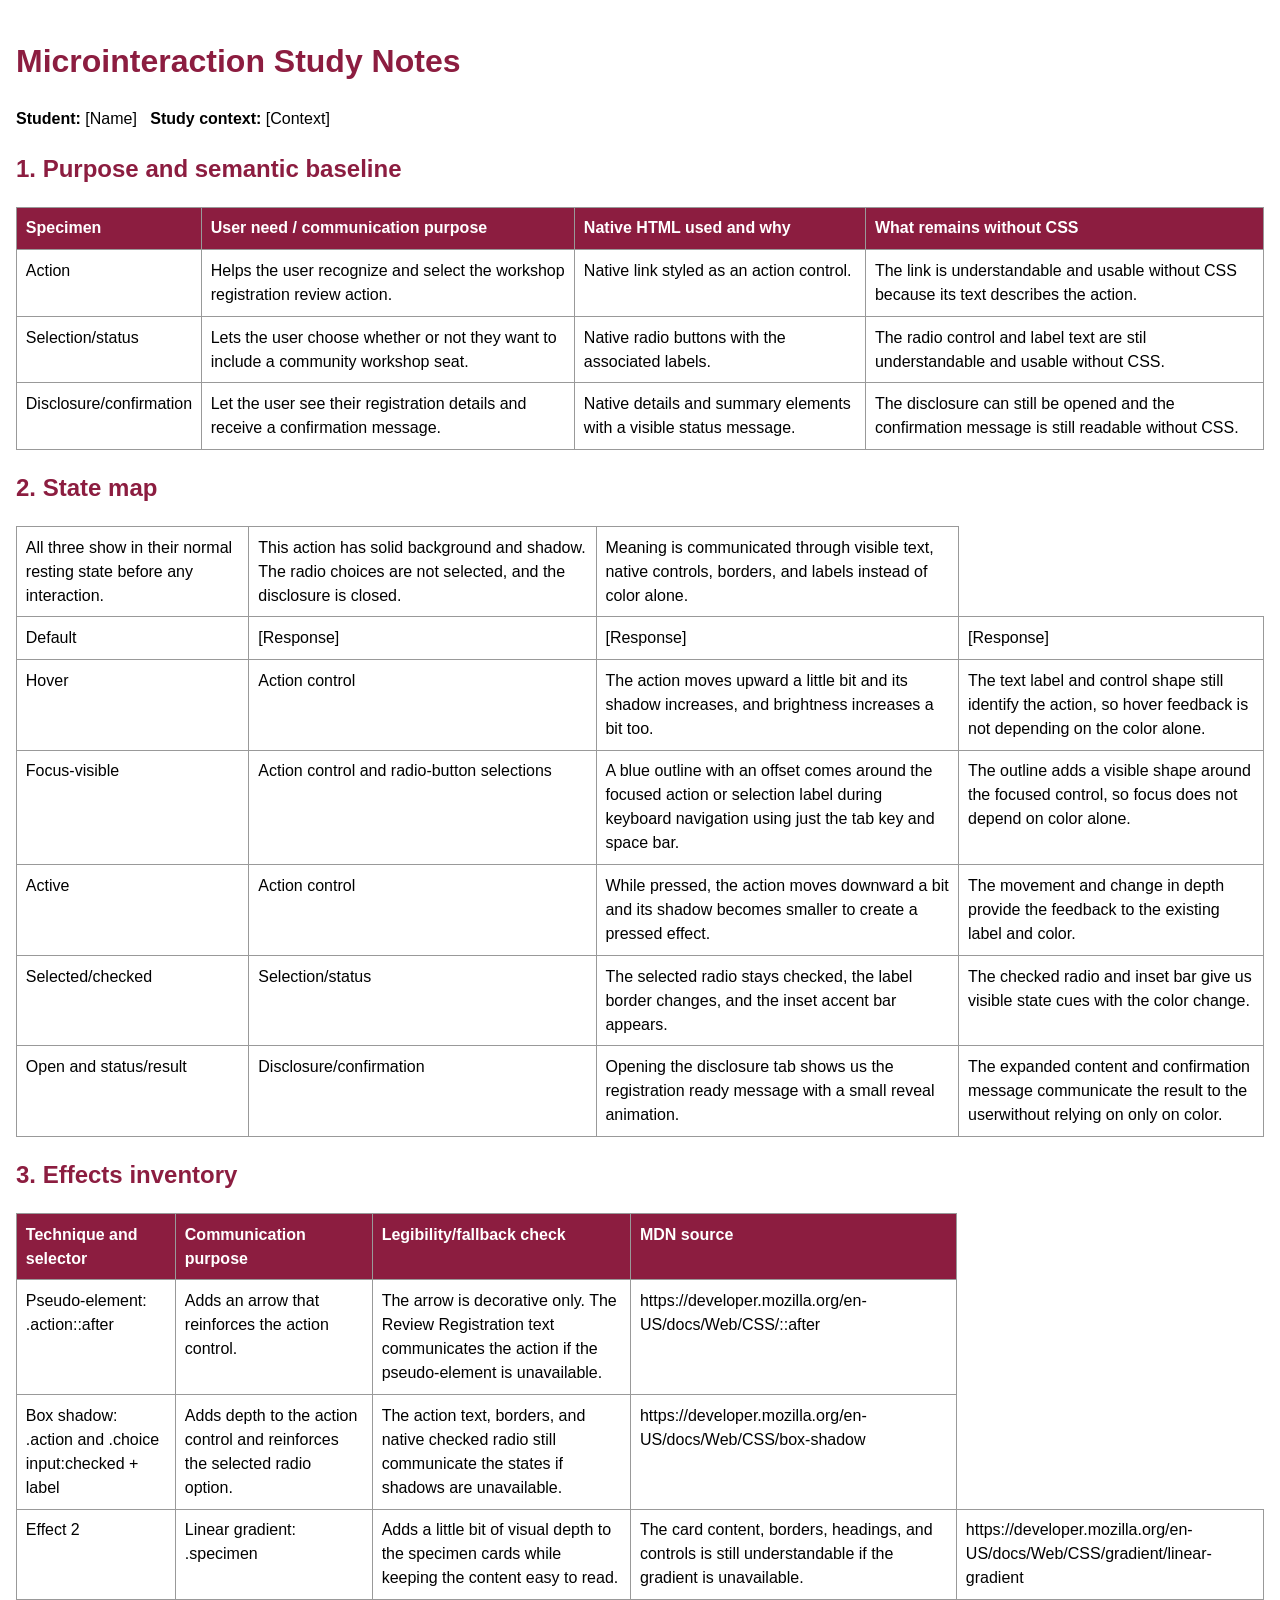
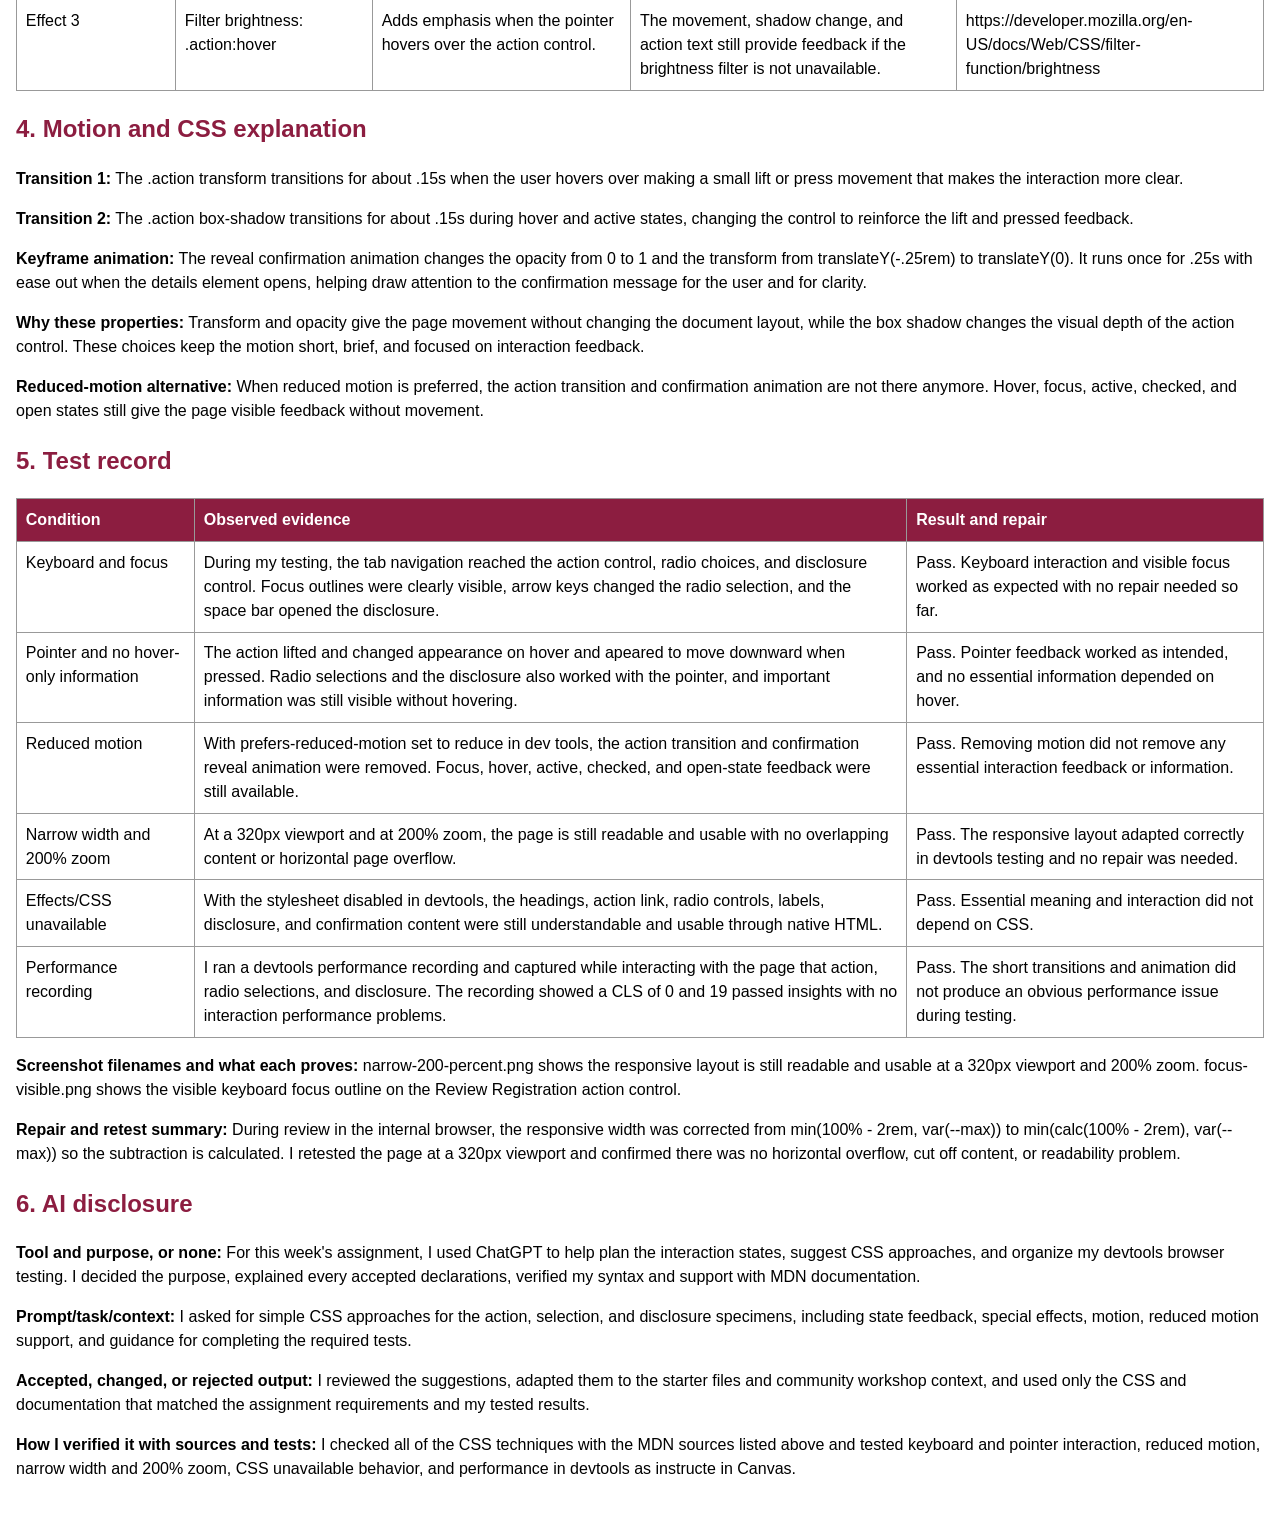
==== commit 28d7c1f4: "Complete study notes and AI disclosure" ====
--- a/study-notes.html
+++ b/study-notes.html
@@ -227,16 +227,24 @@
                 testing.</td>
         </tr>
     </table>
-    <p><strong>Screenshot filenames and what each proves:</strong> [Response]</p>
+    <p><strong>Screenshot filenames and what each proves:</strong> narrow-200-percent.png shows the responsive layout is
+        still readable and usable at a 320px viewport and 200% zoom. focus-visible.png shows the visible keyboard focus
+        outline on the Review Registration action control.</p>
     <p><strong>Repair and retest summary:</strong> During review in the internal browser, the responsive width was
         corrected from min(100% - 2rem, var(--max)) to min(calc(100% - 2rem), var(--max)) so the subtraction is
         calculated. I retested the page at a 320px viewport and confirmed there was no horizontal overflow, cut off
         content, or readability problem.</p>
     <h2>6. AI disclosure</h2>
-    <p><strong>Tool and purpose, or none:</strong> [Response]</p>
-    <p><strong>Prompt/task:</strong> [Response]</p>
-    <p><strong>Accepted, changed, or rejected output:</strong> [Response]</p>
-    <p><strong>How I verified it with sources and tests:</strong> [Response]</p>
+    <p><strong>Tool and purpose, or none:</strong> For this week's assignment, I used ChatGPT to help plan the
+        interaction states, suggest CSS approaches, and organize my devtools browser testing. I decided the purpose,
+        explained every accepted declarations, verified my syntax and support with MDN documentation.</p>
+    <p><strong>Prompt/task/context:</strong> I asked for simple CSS approaches for the action, selection, and disclosure
+        specimens, including state feedback, special effects, motion, reduced motion support, and guidance for
+        completing the required tests.</p>
+    <p><strong>Accepted, changed, or rejected output:</strong> I reviewed the suggestions, adapted them to the starter
+        files and community workshop context, and used only the CSS and documentation that matched the assignment
+        requirements and my tested results.</p>
+<p><strong>How I verified it with sources and tests:</strong> I checked all of the CSS techniques with the MDN sources listed above and tested keyboard and pointer interaction, reduced motion, narrow width and 200% zoom, CSS unavailable behavior, and performance in devtools as instructe in Canvas.</p>
 </body>
 
 </html>
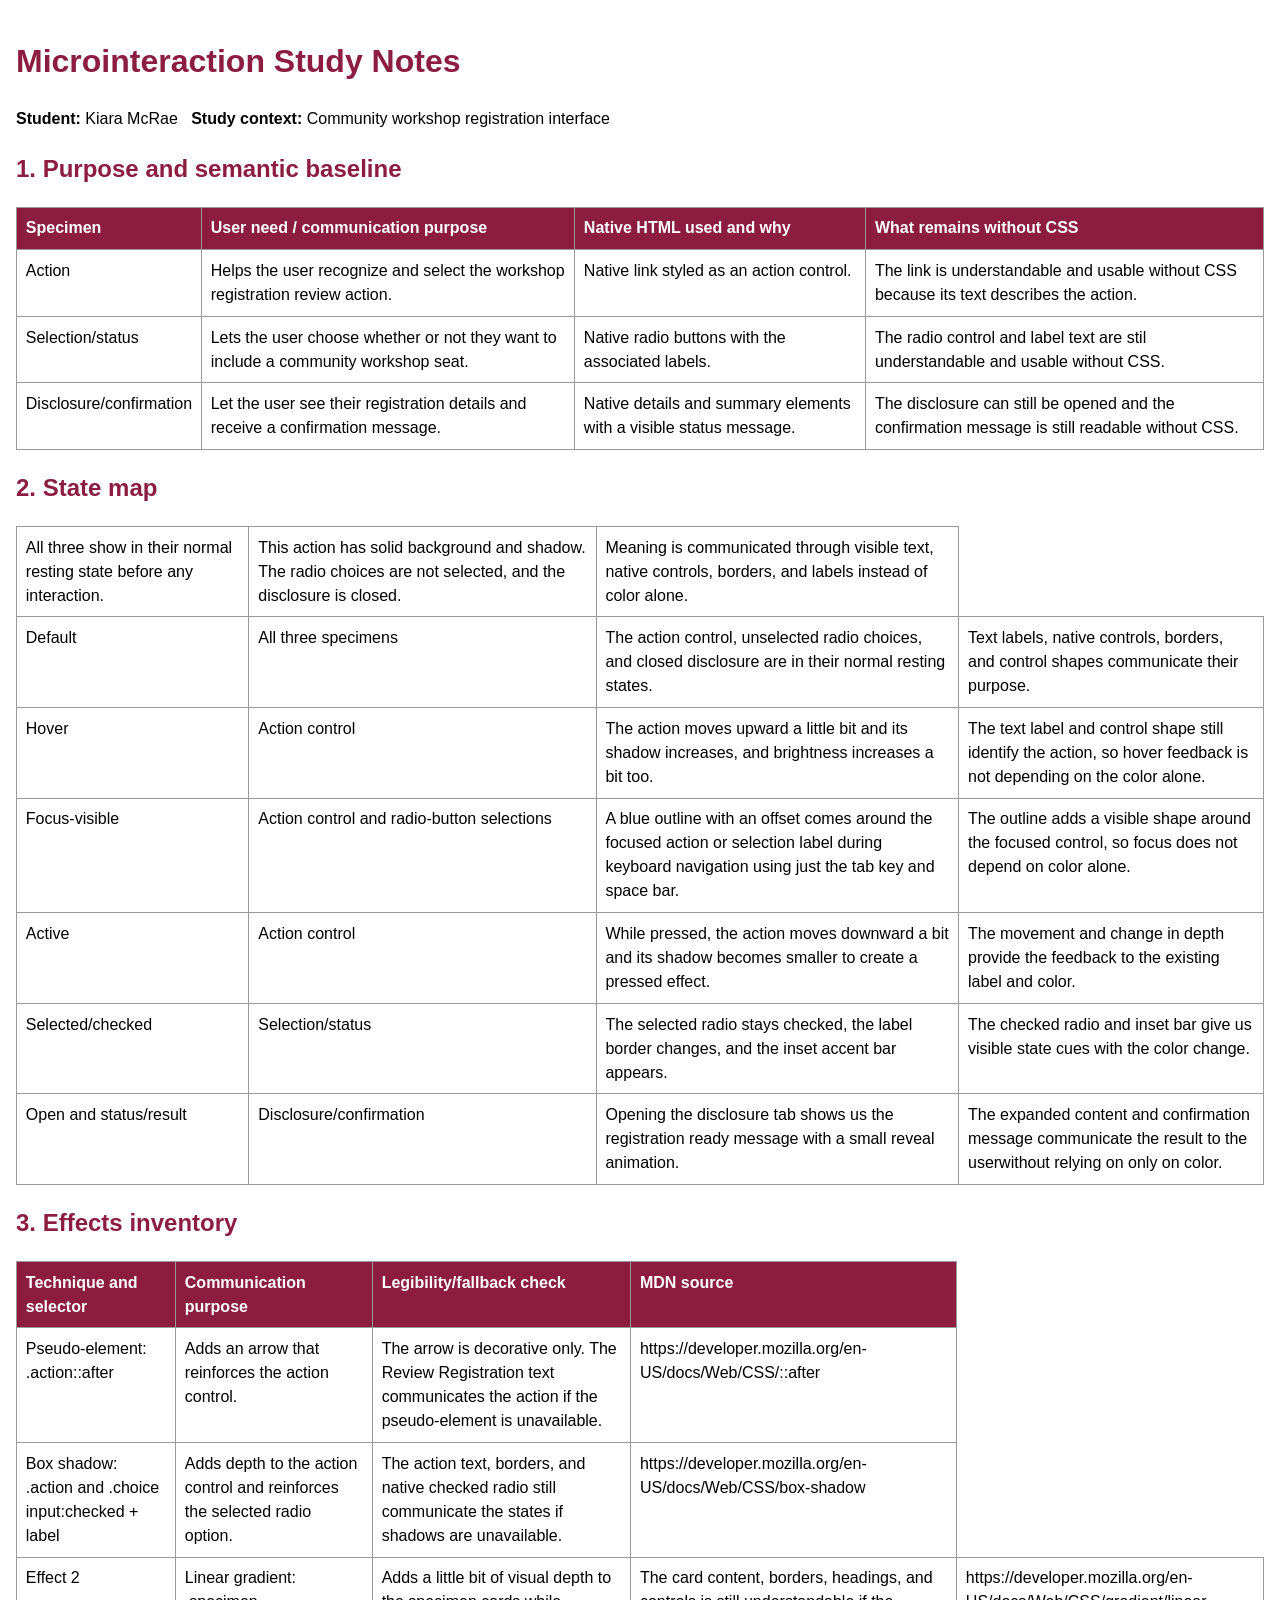
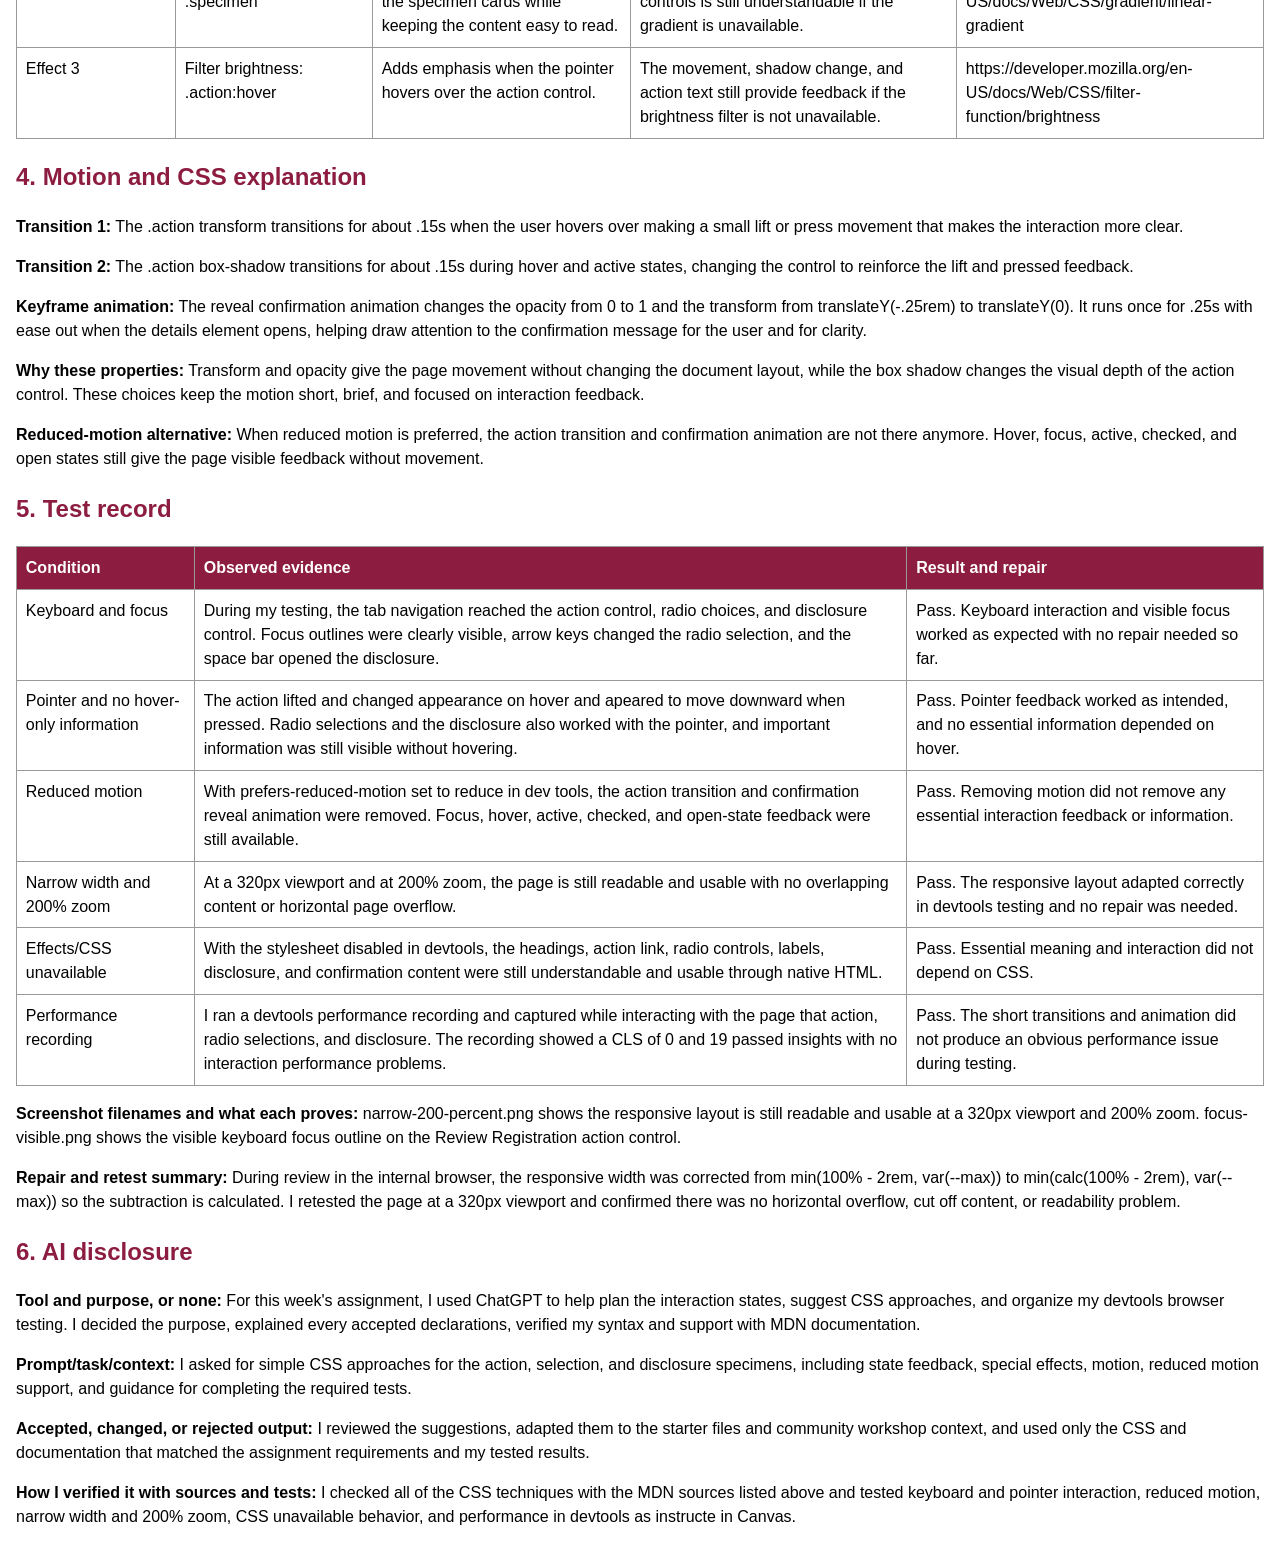
==== commit 71d1306e: "Finalize microinteraction study" ====
--- a/study-notes.html
+++ b/study-notes.html
@@ -39,7 +39,8 @@
 
 <body>
     <h1>Microinteraction Study Notes</h1>
-    <p><strong>Student:</strong> [Name] &nbsp; <strong>Study context:</strong> [Context]</p>
+    <p><strong>Student:</strong> Kiara McRae &nbsp; <strong>Study context:</strong> Community workshop registration
+        interface</p>
     <h2>1. Purpose and semantic baseline</h2>
     <table>
         <tr>
@@ -79,9 +80,10 @@
         </tr>
         <tr>
             <td>Default</td>
-            <td>[Response]</td>
-            <td>[Response]</td>
-            <td>[Response]</td>
+            <td>All three specimens</td>
+            <td>The action control, unselected radio choices, and closed disclosure are in their normal resting
+                states.</td>
+            <td>Text labels, native controls, borders, and control shapes communicate their purpose.</td>
         </tr>
         <tr>
             <td>Hover</td>
@@ -244,7 +246,9 @@
     <p><strong>Accepted, changed, or rejected output:</strong> I reviewed the suggestions, adapted them to the starter
         files and community workshop context, and used only the CSS and documentation that matched the assignment
         requirements and my tested results.</p>
-<p><strong>How I verified it with sources and tests:</strong> I checked all of the CSS techniques with the MDN sources listed above and tested keyboard and pointer interaction, reduced motion, narrow width and 200% zoom, CSS unavailable behavior, and performance in devtools as instructe in Canvas.</p>
+    <p><strong>How I verified it with sources and tests:</strong> I checked all of the CSS techniques with the MDN
+        sources listed above and tested keyboard and pointer interaction, reduced motion, narrow width and 200% zoom,
+        CSS unavailable behavior, and performance in devtools as instructe in Canvas.</p>
 </body>
 
 </html>
